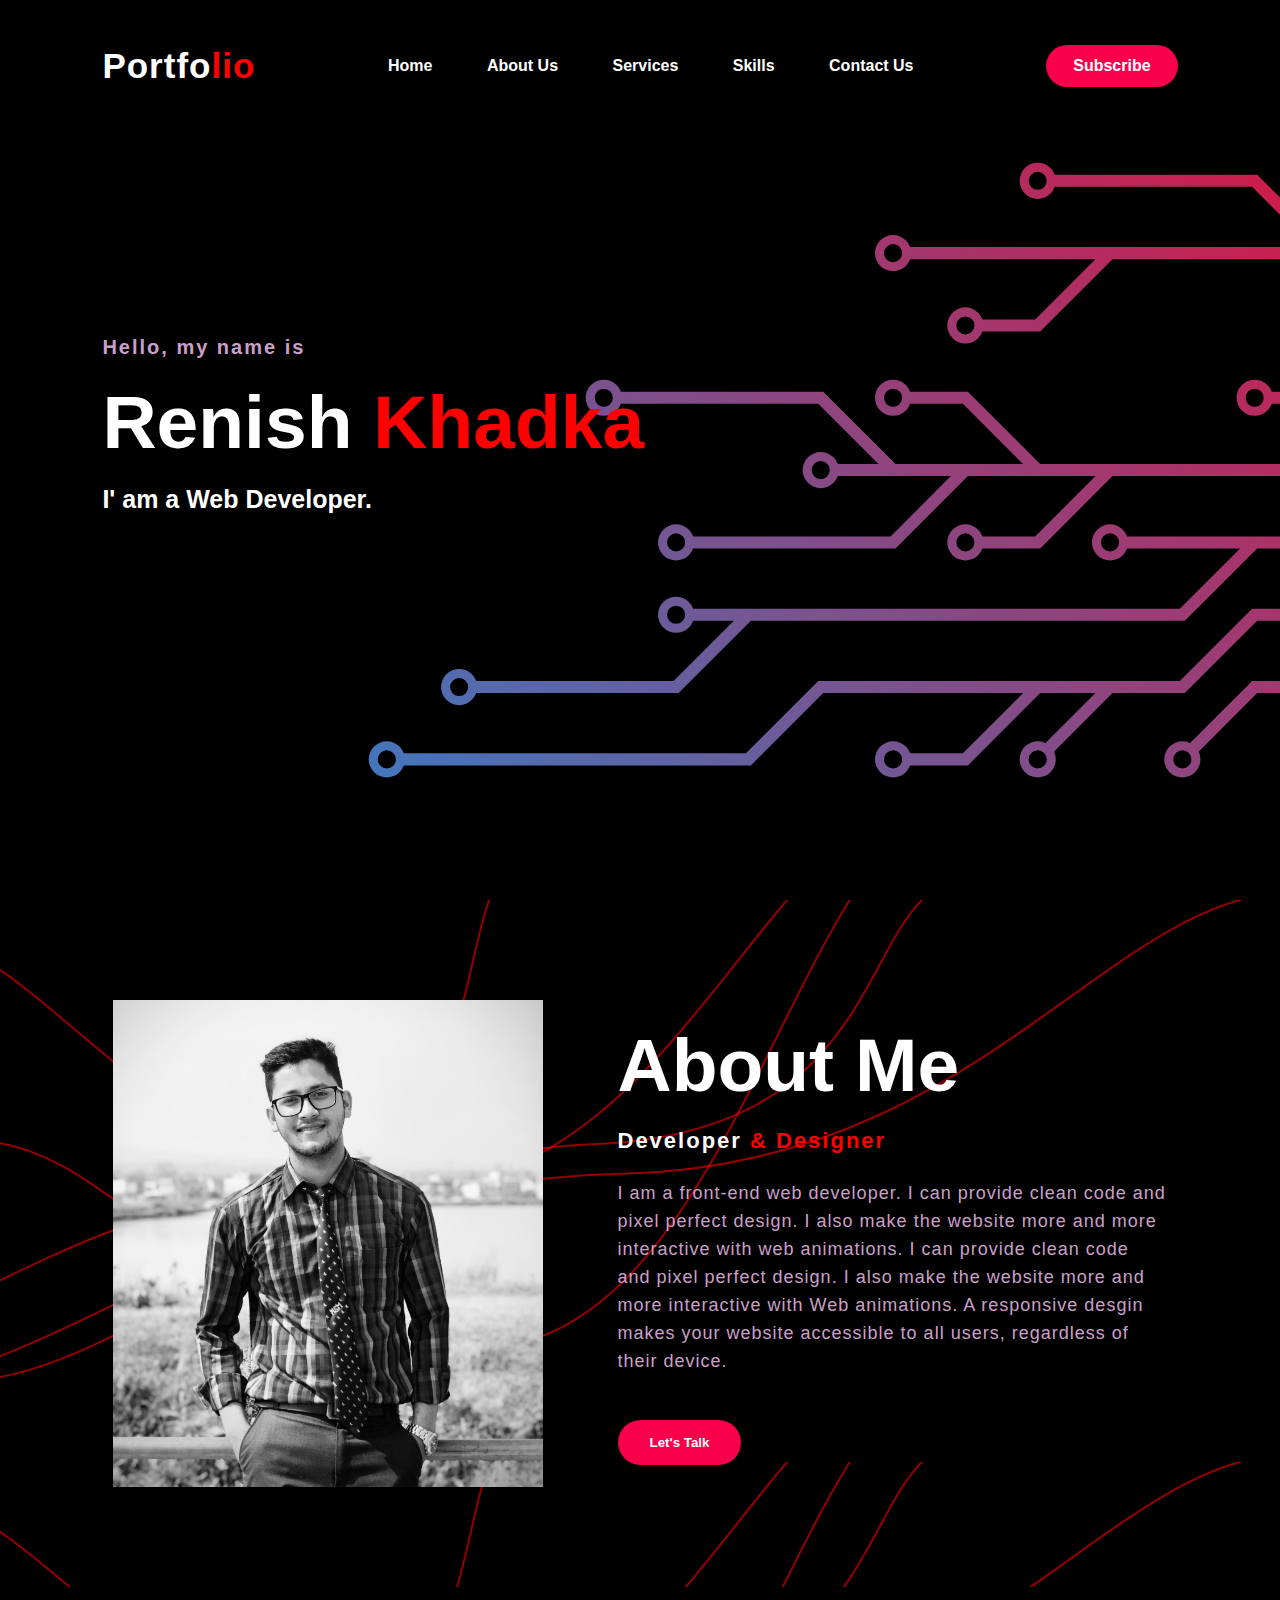
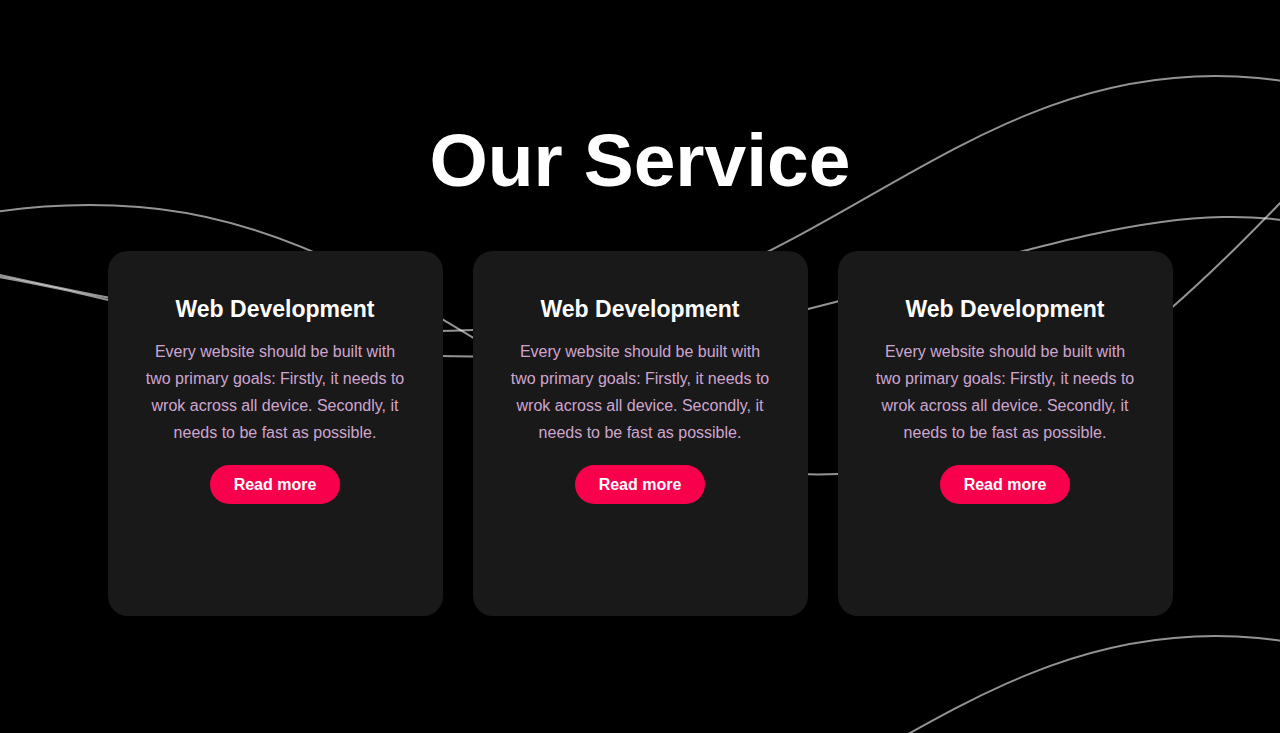
==== index.html @ b3310d49 "rename of html file" ====
<!DOCTYPE html>
<html lang="en">
<head>
    <title>Portfolio website</title>
    <link rel="stylesheet" type="text/css" href="pw.css">
    <link href="preconnect" href="https://fonts.gstatic.com">
    <link rel="stylesheet" href="https://cdnjs.cloudflare.com/ajax/libs/font-awesome/6.4.0/css/all.min.css" integrity="sha512-iecdLmaskl7CVkqkXNQ/ZH/XLlvWZOJyj7Yy7tcenmpD1ypASozpmT/E0iPtmFIB46ZmdtAc9eNBvH0H/ZpiBw==" crossorigin="anonymous" referrerpolicy="no-referrer" />
    
</head>
<body>
    <!---nav bar-->
    <div class ="cont">
        <nav>
            <h2 class ="logo">Portfo<span>lio</span></h2>
            <ul>
                <li> <a href="#"> Home </a> </li>
                <li> <a href="#">About Us </a> </li>
                <li> <a href="#"> Services </a> </li>
                <li> <a href="#"> Skills </a> </li>
                <li> <a href="#"> Contact Us </a> </li>
            </ul> 
            <a href="#" class="btn">Subscribe</a>
        </nav>
        <div class="content">
            <h4>Hello, my name is</h4>
            <h1>Renish <span>Khadka</span></h1>
            <h3>I' am a Web Developer.</h3>       
        </div>
    </div> 
    <!--About section start-->
    <section class="about">
        <div class="main">
            <img src="renish.jpg" >
            <div class="about-text">
                <h2>About Me</h2>
                <h5>Developer <span>& Designer</span></h5>
                <p>I am a front-end web developer. I can provide clean code and pixel perfect design. 
                   I also make the website more and more interactive with web animations. I can provide 
                   clean code and pixel perfect design. I also make the website more and more interactive with Web
                   animations. A responsive desgin makes your website accessible to all users, regardless of their 
                   device.
                </p>
                <button type="button">Let's Talk</button>
            </div>
        </div>
    </section>
    <!--service-->
    <div class="service">
        <div class="title">
            <h2>Our Service</h2>
        </div>
        <div class="box">
            <div class="card">
               <i class="fa-solid fa-bars"></i>
               <h5>Web Development</h5>
               <div class="pra">
                <p>Every website should be built with two primary goals: Firstly, it needs to wrok 
                    across all device. Secondly, it needs to be fast as possible.
                </p>
                <p style="text-align:center;">
                    <a class="button" href="#">Read more</a>
                </p>
               </div>
            </div>
            <div class="card">
                <i class="fa-solid fa-user"></i>
                <h5>Web Development</h5>
                <div class="pra">
                 <p>Every website should be built with two primary goals: Firstly, it needs to wrok 
                     across all device. Secondly, it needs to be fast as possible.
                 </p>
                 <p style="text-align:center;">
                     <a class="button" href="#">Read more</a>
                 </p>
                </div>
        </div>
        <div class="card">
            <i class="fa-solid fa-bars"></i>
            <h5>Web Development</h5>
            <div class="pra">
             <p>Every website should be built with two primary goals: Firstly, it needs to wrok 
                 across all device. Secondly, it needs to be fast as possible.
             </p>
             <p style="text-align:center;">
                 <a class="button" href="#">Read more</a>
             </p>
            </div>
    </div>
</body>
</html>
---- pw.css ----
*{
    padding: 0;
    margin: 0;
    font-family: 'Josefin Sans',sans-serif;
    box-sizing: border-box;
} 
.cont{
    height: 100vh;
    width: 100%;
    background-image: url("data:image/svg+xml,%3csvg xmlns='http://www.w3.org/2000/svg' version='1.1' xmlns:xlink='http://www.w3.org/1999/xlink' xmlns:svgjs='http://svgjs.dev/svgjs' width='1440' height='560' preserveAspectRatio='none' viewBox='0 0 1440 560'%3e%3cg mask='url(%26quot%3b%23SvgjsMask1183%26quot%3b)' fill='none'%3e%3crect width='1440' height='560' x='0' y='0' fill='rgba(0%2c 0%2c 0%2c 1)'%3e%3c/rect%3e%3cg mask='url(%26quot%3b%23SvgjsMask1185%26quot%3b)'%3e%3cpath d='M922.5 292.5L877.5 337.5L832.5 337.5L787.5 337.5L742.5 337.5M1012.5 292.5L967.5 337.5L922.5 337.5M877.5 292.5L832.5 247.5L787.5 247.5L742.5 247.5L697.5 247.5M967.5 292.5L922.5 247.5L877.5 247.5M1507.5 292.5L1462.5 292.5L1417.5 292.5L1372.5 292.5L1327.5 292.5L1282.5 292.5L1237.5 292.5L1192.5 292.5L1147.5 292.5L1102.5 292.5L1057.5 292.5L1012.5 292.5L967.5 292.5L922.5 292.5L877.5 292.5L832.5 292.5' stroke='url(%26quot%3b%23SvgjsLinearGradient1184%26quot%3b)' stroke-width='7.5'%3e%3c/path%3e%3cpath d='M821.25 292.5 a11.25 11.25 0 1 0 22.5 0 a11.25 11.25 0 1 0 -22.5 0zM731.25 337.5 a11.25 11.25 0 1 0 22.5 0 a11.25 11.25 0 1 0 -22.5 0zM911.25 337.5 a11.25 11.25 0 1 0 22.5 0 a11.25 11.25 0 1 0 -22.5 0zM686.25 247.5 a11.25 11.25 0 1 0 22.5 0 a11.25 11.25 0 1 0 -22.5 0zM866.25 247.5 a11.25 11.25 0 1 0 22.5 0 a11.25 11.25 0 1 0 -22.5 0z' fill='url(%26quot%3b%23SvgjsLinearGradient1184%26quot%3b)'%3e%3c/path%3e%3cpath d='M1462.5 247.5L1417.5 202.5L1372.5 202.5L1327.5 202.5L1282.5 202.5M1192.5 247.5L1147.5 202.5M1507.5 247.5L1462.5 247.5L1417.5 247.5L1372.5 247.5L1327.5 247.5L1282.5 247.5L1237.5 247.5L1192.5 247.5L1147.5 247.5L1102.5 247.5' stroke='url(%26quot%3b%23SvgjsLinearGradient1184%26quot%3b)' stroke-width='7.5'%3e%3c/path%3e%3cpath d='M1091.25 247.5 a11.25 11.25 0 1 0 22.5 0 a11.25 11.25 0 1 0 -22.5 0zM1271.25 202.5 a11.25 11.25 0 1 0 22.5 0 a11.25 11.25 0 1 0 -22.5 0zM1136.25 202.5 a11.25 11.25 0 1 0 22.5 0 a11.25 11.25 0 1 0 -22.5 0z' fill='url(%26quot%3b%23SvgjsLinearGradient1184%26quot%3b)'%3e%3c/path%3e%3cpath d='M1102.5 337.5L1057.5 337.5L1012.5 337.5M787.5 382.5L742.5 427.5L697.5 427.5L652.5 427.5L607.5 427.5M1507.5 337.5L1462.5 337.5L1417.5 337.5L1372.5 337.5L1327.5 337.5L1282.5 337.5L1237.5 337.5L1192.5 337.5L1147.5 337.5L1102.5 337.5L1057.5 382.5L1012.5 382.5L967.5 382.5L922.5 382.5L877.5 382.5L832.5 382.5L787.5 382.5L742.5 382.5' stroke='url(%26quot%3b%23SvgjsLinearGradient1184%26quot%3b)' stroke-width='7.5'%3e%3c/path%3e%3cpath d='M731.25 382.5 a11.25 11.25 0 1 0 22.5 0 a11.25 11.25 0 1 0 -22.5 0zM1001.25 337.5 a11.25 11.25 0 1 0 22.5 0 a11.25 11.25 0 1 0 -22.5 0zM596.25 427.5 a11.25 11.25 0 1 0 22.5 0 a11.25 11.25 0 1 0 -22.5 0z' fill='url(%26quot%3b%23SvgjsLinearGradient1184%26quot%3b)'%3e%3c/path%3e%3cpath d='M1147.5 157.5L1102.5 112.5L1057.5 112.5L1012.5 112.5L967.5 112.5M1012.5 157.5L967.5 202.5L922.5 202.5M1417.5 157.5L1372.5 112.5L1327.5 112.5M1507.5 202.5L1462.5 157.5L1417.5 157.5L1372.5 157.5L1327.5 157.5L1282.5 157.5L1237.5 157.5L1192.5 157.5L1147.5 157.5L1102.5 157.5L1057.5 157.5L1012.5 157.5L967.5 157.5L922.5 157.5L877.5 157.5' stroke='url(%26quot%3b%23SvgjsLinearGradient1184%26quot%3b)' stroke-width='7.5'%3e%3c/path%3e%3cpath d='M866.25 157.5 a11.25 11.25 0 1 0 22.5 0 a11.25 11.25 0 1 0 -22.5 0zM956.25 112.5 a11.25 11.25 0 1 0 22.5 0 a11.25 11.25 0 1 0 -22.5 0zM911.25 202.5 a11.25 11.25 0 1 0 22.5 0 a11.25 11.25 0 1 0 -22.5 0zM1316.25 112.5 a11.25 11.25 0 1 0 22.5 0 a11.25 11.25 0 1 0 -22.5 0z' fill='url(%26quot%3b%23SvgjsLinearGradient1184%26quot%3b)'%3e%3c/path%3e%3cpath d='M1237.5 382.5L1192.5 427.5L1147.5 427.5L1102.5 427.5L1057.5 472.5M1462.5 382.5L1417.5 427.5L1372.5 427.5L1327.5 427.5M967.5 427.5L922.5 472.5L877.5 472.5M1012.5 427.5L967.5 472.5M1282.5 382.5L1237.5 427.5L1192.5 472.5M1507.5 382.5L1462.5 382.5L1417.5 382.5L1372.5 382.5L1327.5 382.5L1282.5 382.5L1237.5 382.5L1192.5 382.5L1147.5 382.5L1102.5 382.5L1057.5 427.5L1012.5 427.5L967.5 427.5L922.5 427.5L877.5 427.5L832.5 427.5L787.5 472.5L742.5 472.5L697.5 472.5L652.5 472.5L607.5 472.5L562.5 472.5' stroke='url(%26quot%3b%23SvgjsLinearGradient1184%26quot%3b)' stroke-width='7.5'%3e%3c/path%3e%3cpath d='M551.25 472.5 a11.25 11.25 0 1 0 22.5 0 a11.25 11.25 0 1 0 -22.5 0zM1046.25 472.5 a11.25 11.25 0 1 0 22.5 0 a11.25 11.25 0 1 0 -22.5 0zM1316.25 427.5 a11.25 11.25 0 1 0 22.5 0 a11.25 11.25 0 1 0 -22.5 0zM866.25 472.5 a11.25 11.25 0 1 0 22.5 0 a11.25 11.25 0 1 0 -22.5 0zM956.25 472.5 a11.25 11.25 0 1 0 22.5 0 a11.25 11.25 0 1 0 -22.5 0zM1181.25 472.5 a11.25 11.25 0 1 0 22.5 0 a11.25 11.25 0 1 0 -22.5 0z' fill='url(%26quot%3b%23SvgjsLinearGradient1184%26quot%3b)'%3e%3c/path%3e%3c/g%3e%3c/g%3e%3cdefs%3e%3cmask id='SvgjsMask1183'%3e%3crect width='1440' height='560' fill='white'%3e%3c/rect%3e%3c/mask%3e%3clinearGradient x1='381.9744' y1='725.9839999999999' x2='1274.0256' y2='-165.984' gradientUnits='userSpaceOnUse' id='SvgjsLinearGradient1184'%3e%3cstop stop-color='rgba(58%2c 124%2c 195%2c 1)' offset='0.2'%3e%3c/stop%3e%3cstop stop-color='rgba(248%2c 0%2c 41%2c 1)' offset='0.92'%3e%3c/stop%3e%3c/linearGradient%3e%3cmask id='SvgjsMask1185'%3e%3crect width='1440' height='560' fill='white'%3e%3c/rect%3e%3cpath d='M826.87 292.5 a5.63 5.63 0 1 0 11.26 0 a5.63 5.63 0 1 0 -11.26 0zM736.87 337.5 a5.63 5.63 0 1 0 11.26 0 a5.63 5.63 0 1 0 -11.26 0zM916.87 337.5 a5.63 5.63 0 1 0 11.26 0 a5.63 5.63 0 1 0 -11.26 0zM691.87 247.5 a5.63 5.63 0 1 0 11.26 0 a5.63 5.63 0 1 0 -11.26 0zM871.87 247.5 a5.63 5.63 0 1 0 11.26 0 a5.63 5.63 0 1 0 -11.26 0z' fill='black'%3e%3c/path%3e%3cpath d='M1096.87 247.5 a5.63 5.63 0 1 0 11.26 0 a5.63 5.63 0 1 0 -11.26 0zM1276.87 202.5 a5.63 5.63 0 1 0 11.26 0 a5.63 5.63 0 1 0 -11.26 0zM1141.87 202.5 a5.63 5.63 0 1 0 11.26 0 a5.63 5.63 0 1 0 -11.26 0z' fill='black'%3e%3c/path%3e%3cpath d='M736.87 382.5 a5.63 5.63 0 1 0 11.26 0 a5.63 5.63 0 1 0 -11.26 0zM1006.87 337.5 a5.63 5.63 0 1 0 11.26 0 a5.63 5.63 0 1 0 -11.26 0zM601.87 427.5 a5.63 5.63 0 1 0 11.26 0 a5.63 5.63 0 1 0 -11.26 0z' fill='black'%3e%3c/path%3e%3cpath d='M871.87 157.5 a5.63 5.63 0 1 0 11.26 0 a5.63 5.63 0 1 0 -11.26 0zM961.87 112.5 a5.63 5.63 0 1 0 11.26 0 a5.63 5.63 0 1 0 -11.26 0zM916.87 202.5 a5.63 5.63 0 1 0 11.26 0 a5.63 5.63 0 1 0 -11.26 0zM1321.87 112.5 a5.63 5.63 0 1 0 11.26 0 a5.63 5.63 0 1 0 -11.26 0z' fill='black'%3e%3c/path%3e%3cpath d='M556.87 472.5 a5.63 5.63 0 1 0 11.26 0 a5.63 5.63 0 1 0 -11.26 0zM1051.87 472.5 a5.63 5.63 0 1 0 11.26 0 a5.63 5.63 0 1 0 -11.26 0zM1321.87 427.5 a5.63 5.63 0 1 0 11.26 0 a5.63 5.63 0 1 0 -11.26 0zM871.87 472.5 a5.63 5.63 0 1 0 11.26 0 a5.63 5.63 0 1 0 -11.26 0zM961.87 472.5 a5.63 5.63 0 1 0 11.26 0 a5.63 5.63 0 1 0 -11.26 0zM1186.87 472.5 a5.63 5.63 0 1 0 11.26 0 a5.63 5.63 0 1 0 -11.26 0z' fill='black'%3e%3c/path%3e%3c/mask%3e%3c/defs%3e%3c/svg%3e");
    background-size: cover;
    background-position: center;
}
nav{
    display: flex;
    align-items: center;
    justify-content: space-between;
    padding-top: 45px;
    padding-left: 8%;
    padding-right: 8%;
}
.logo{
    color: white;
    font-size:35px;
    letter-spacing: 1px;

}
span{
    color: red;
}
nav ul li{
    list-style-type:none ;
    display: inline-block;
    padding: 10px 25px;
}  
nav ul li a{
    color:white;
    text-decoration: none;
    font-weight: bold;
    text-transform: capitalize;
}
nav ul li a:hover{
    color:#f9004d;
    transform: .4s;

}
.btn{
    background-color: #f9004d;
    color:white;
    text-decoration: none;
    border: 2px solid transparent;
    font-weight: bold;
    padding: 10px 25px;
    border-radius: 30px;
    transition:transform.4s;
}
.btn:hover{
    transform: scale(1.2);
}
.content{
    position: absolute;
    top: 50%;
    left:8%;
    transform: translateY(-50%);
}
h1{
    color: white;
    margin: 20px 0px 20px;
    font-size:75px; 
}
h3{
    color:white;
    font-size: 25px;
    margin-bottom:50px;
}
h4{
    color: #fcfc;
    letter-spacing: 2px;
    font-size: 20px;
}
.about{
    width: 100%;
    padding: 100px 0px;
    background-color:black;
    background-image: url("data:image/svg+xml,%3csvg xmlns='http://www.w3.org/2000/svg' version='1.1' xmlns:xlink='http://www.w3.org/1999/xlink' xmlns:svgjs='http://svgjs.dev/svgjs' width='1455' height='562' preserveAspectRatio='none' viewBox='0 0 1455 562'%3e%3cg mask='url(%26quot%3b%23SvgjsMask1310%26quot%3b)' fill='none'%3e%3crect width='1455' height='562' x='0' y='0' fill='url(%26quot%3b%23SvgjsLinearGradient1311%26quot%3b)'%3e%3c/rect%3e%3cpath d='M536.01-62.36C436.97-20.73 512.68 262.88 286.2 287.3 59.71 311.72-81.62 453.65-213.43 455.9' stroke='rgba(255%2c 0%2c 0%2c 0.58)' stroke-width='2'%3e%3c/path%3e%3cpath d='M966.59-111.95C787.89-58.44 736.28 444.24 475.25 449.57 214.21 454.9 117.22 245.85-16.1 241.63' stroke='rgba(255%2c 0%2c 0%2c 0.58)' stroke-width='2'%3e%3c/path%3e%3cpath d='M923.12-96.72C764.47-76.21 669.03 286.86 411.13 287.09 153.23 287.32 42.35 35.76-100.86 28.57' stroke='rgba(255%2c 0%2c 0%2c 0.58)' stroke-width='2'%3e%3c/path%3e%3cpath d='M1288.15-7.91C1107.46-2.19 976.88 266.16 622.19 273.84 267.5 281.52 130.63 479.38-43.77 481.78' stroke='rgba(255%2c 0%2c 0%2c 0.58)' stroke-width='2'%3e%3c/path%3e%3cpath d='M966.35-22.34C852.88-9.03 901.47 231.91 595.05 244.09 288.63 256.27 48.1 488.15-147.54 491.37' stroke='rgba(255%2c 0%2c 0%2c 0.58)' stroke-width='2'%3e%3c/path%3e%3c/g%3e%3cdefs%3e%3cmask id='SvgjsMask1310'%3e%3crect width='1455' height='562' fill='white'%3e%3c/rect%3e%3c/mask%3e%3clinearGradient x1='84.66%25' y1='-39.72%25' x2='15.34%25' y2='139.72%25' gradientUnits='userSpaceOnUse' id='SvgjsLinearGradient1311'%3e%3cstop stop-color='%230e2a47' offset='0'%3e%3c/stop%3e%3cstop stop-color='rgba(0%2c 0%2c 0%2c 1)' offset='0'%3e%3c/stop%3e%3c/linearGradient%3e%3c/defs%3e%3c/svg%3e");
}
.about img{
    height: auto;
    width: 430px;
}
.about-text{
    width: 550px;
}
.main{
    width: 1130px;
    max-width: 95%;
    margin: 0 auto;
    display: flex;
    align-items: center;
    justify-content: space-around;
}
.about-text h2{
    color: white;
    font-size: 75px;
    text-transform: capitalize;
    margin-bottom: 20px;
}
.about-text h5{
    color: white;
    letter-spacing: 2px;
    font-size: 22px;
    margin-bottom: 25px;
    text-transform: capitalize;
}
.about-text p{
    color: #fcfc;
    letter-spacing: 1px;
    line-height: 28px;
    font-size: 18px;
    margin-bottom: 45px;
}
button{
    background-color: #f9004d;
    color:white;
    text-decoration: none;
    border: 2px solid transparent;
    font-weight: bold;
    padding: 13px 30px;
    border-radius: 30px;
    transition: .4s;
}
button:hover{
    background-color: transparent;
    border:2px solid #f9004d;
    cursor:pointer;
}
.service{
    background-color: black;
    width: 100%;
    padding: 100px 0px;
    background-image: url("data:image/svg+xml,%3csvg xmlns='http://www.w3.org/2000/svg' version='1.1' xmlns:xlink='http://www.w3.org/1999/xlink' xmlns:svgjs='http://svgjs.dev/svgjs' width='1440' height='560' preserveAspectRatio='none' viewBox='0 0 1440 560'%3e%3cg mask='url(%26quot%3b%23SvgjsMask1165%26quot%3b)' fill='none'%3e%3crect width='1440' height='560' x='0' y='0' fill='rgba(0%2c 0%2c 0%2c 1)'%3e%3c/rect%3e%3cpath d='M -1300.8534725817567%2c252 C -1156.85%2c276.4 -868.85%2c380.4 -580.8534725817566%2c374 C -292.85%2c367.6 -148.85%2c197.8 139.1465274182434%2c220 C 427.15%2c242.2 598.98%2c517.2 859.1465274182434%2c485 C 1119.32%2c452.8 1323.83%2c144.2 1440%2c59' stroke='rgba(251%2c 253%2c 255%2c 0.58)' stroke-width='2'%3e%3c/path%3e%3cpath d='M -937.466605091707%2c416 C -793.47%2c387.6 -505.47%2c283.4 -217.46660509170704%2c274 C 70.53%2c264.6 214.53%2c377.8 502.53339490829296%2c369 C 790.53%2c360.2 1035.04%2c233.6 1222.5333949082928%2c230 C 1410.03%2c226.4 1396.51%2c326.8 1440%2c351' stroke='rgba(251%2c 253%2c 255%2c 0.58)' stroke-width='2'%3e%3c/path%3e%3cpath d='M -181.64516657900174%2c252 C -37.65%2c269.2 250.35%2c370.2 538.3548334209983%2c338 C 826.35%2c305.8 970.35%2c64.4 1258.3548334209981%2c91 C 1546.35%2c117.6 1942.03%2c435 1978.3548334209981%2c471 C 2014.68%2c507 1547.67%2c311 1440%2c271' stroke='rgba(251%2c 253%2c 255%2c 0.58)' stroke-width='2'%3e%3c/path%3e%3c/g%3e%3cdefs%3e%3cmask id='SvgjsMask1165'%3e%3crect width='1440' height='560' fill='white'%3e%3c/rect%3e%3c/mask%3e%3c/defs%3e%3c/svg%3e");

}
.title h2{
    color: white;
    font-size: 75px;
    width:1130px;
    margin: 30px auto;
    text-align: center;
}
.box{
    display: flex;
    justify-content: center;
    align-items: center;
    min-height:400px;
}
.card{
    height: 365px;
    width: 335px;
    padding: 20px 35px;
    background:#191919;
    border-radius: 20px;
    margin:15px;
    position: relative;
    overflow: hidden;
    text-align: center;
}
.card i{
    font-size: 50px;
    display: block;
    text-align: center;
    margin: 25px 0px;
    color: #f9004d;

}
h5{
    color: white;
    font-size: 23px;
    margin-bottom: 15px;
}
.pra p{
    color: #fcfc;
    font-size: 16px;
    line-height: 27px;
    margin-bottom: 25px;

}
.card .button{
    background-color: #f9004d;
    color: white;
    text-decoration: none;
    border: 2px solid transparent;
    font-weight: bold;
    padding: 9px 22px;
    border-radius: 30px;
    transition: .4s;
}
.card .button:hover{
    background-color: transparent;
    border:2px solid #f9004d;
    cursor:pointer;
}
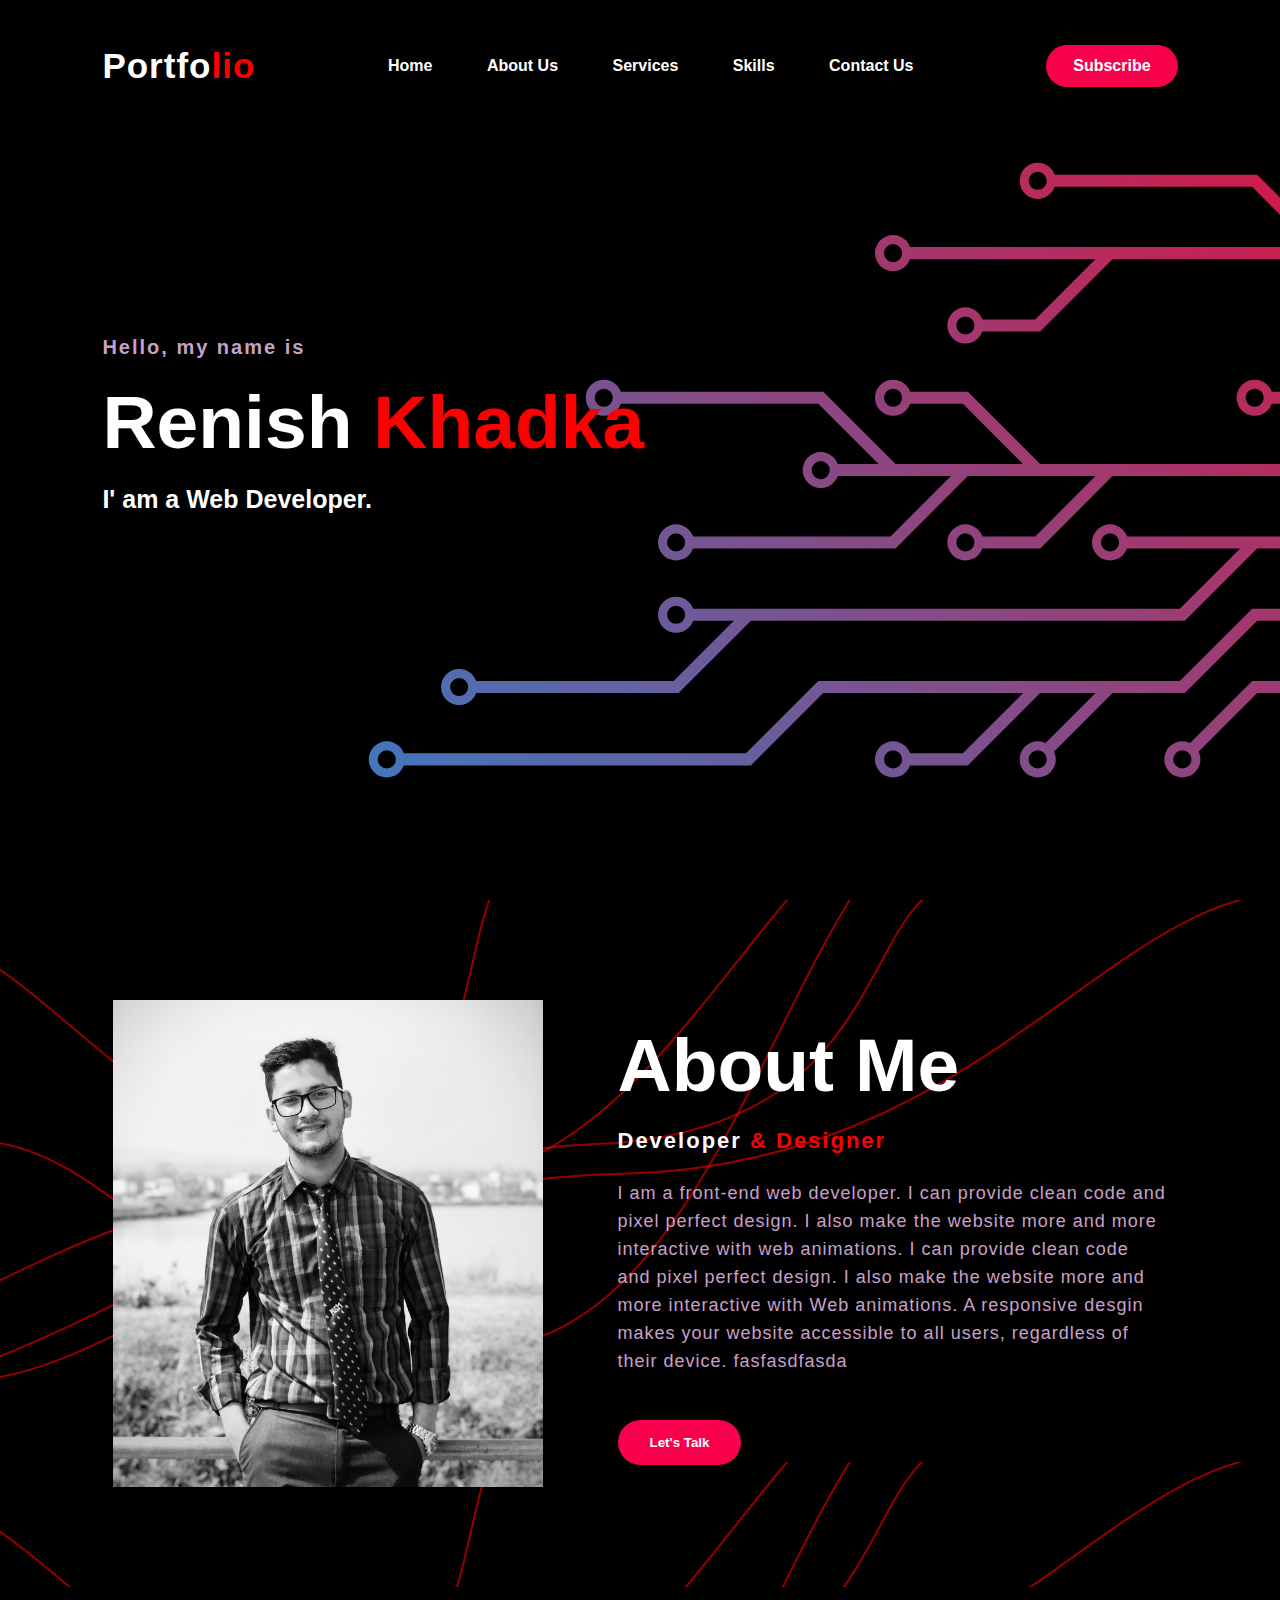
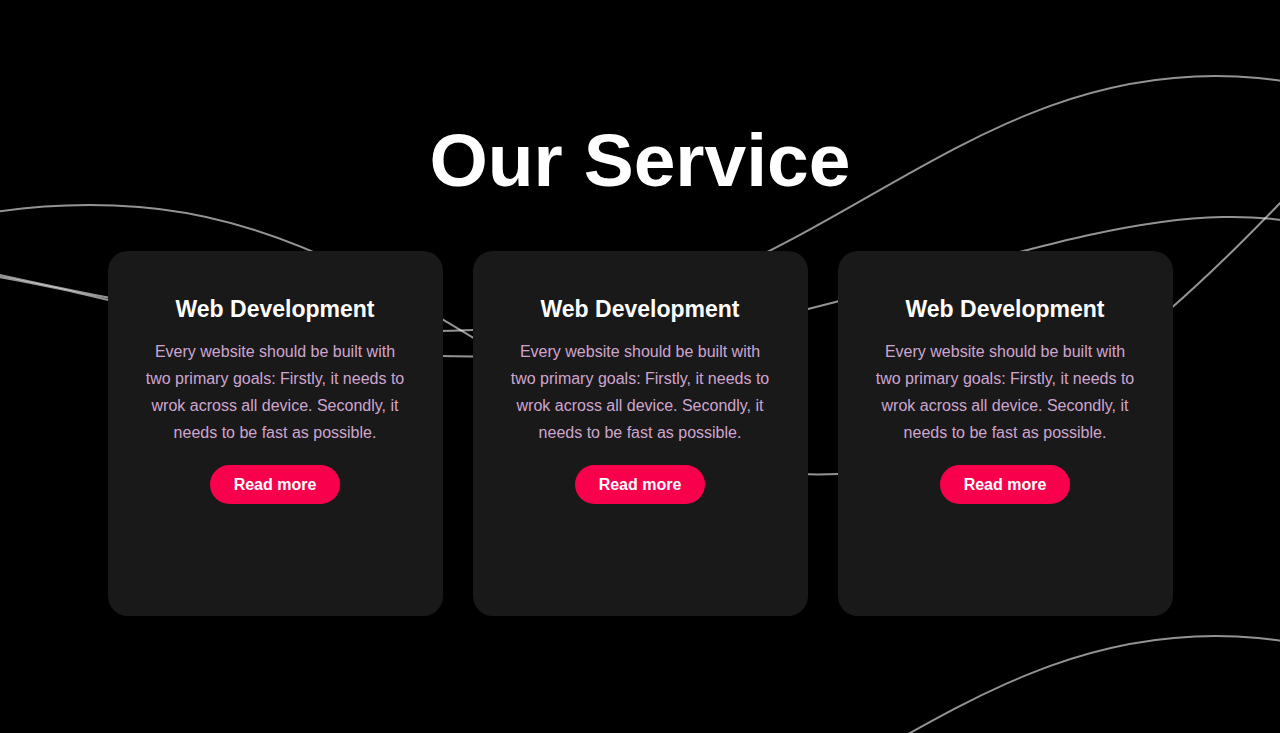
==== commit 78d5b35c: "changes in html and css for check" ====
--- a/index.html
+++ b/index.html
@@ -38,12 +38,13 @@
                    I also make the website more and more interactive with web animations. I can provide 
                    clean code and pixel perfect design. I also make the website more and more interactive with Web
                    animations. A responsive desgin makes your website accessible to all users, regardless of their 
-                   device.
+                   device. fasfasdfasda
                 </p>
                 <button type="button">Let's Talk</button>
             </div>
         </div>
     </section>
+
     <!--service-->
     <div class="service">
         <div class="title">
--- a/pw.css
+++ b/pw.css
@@ -26,7 +26,7 @@
 
 }
 span{
-    color: red;
+    color: rgb(253, 0, 0);
 }
 nav ul li{
     list-style-type:none ;
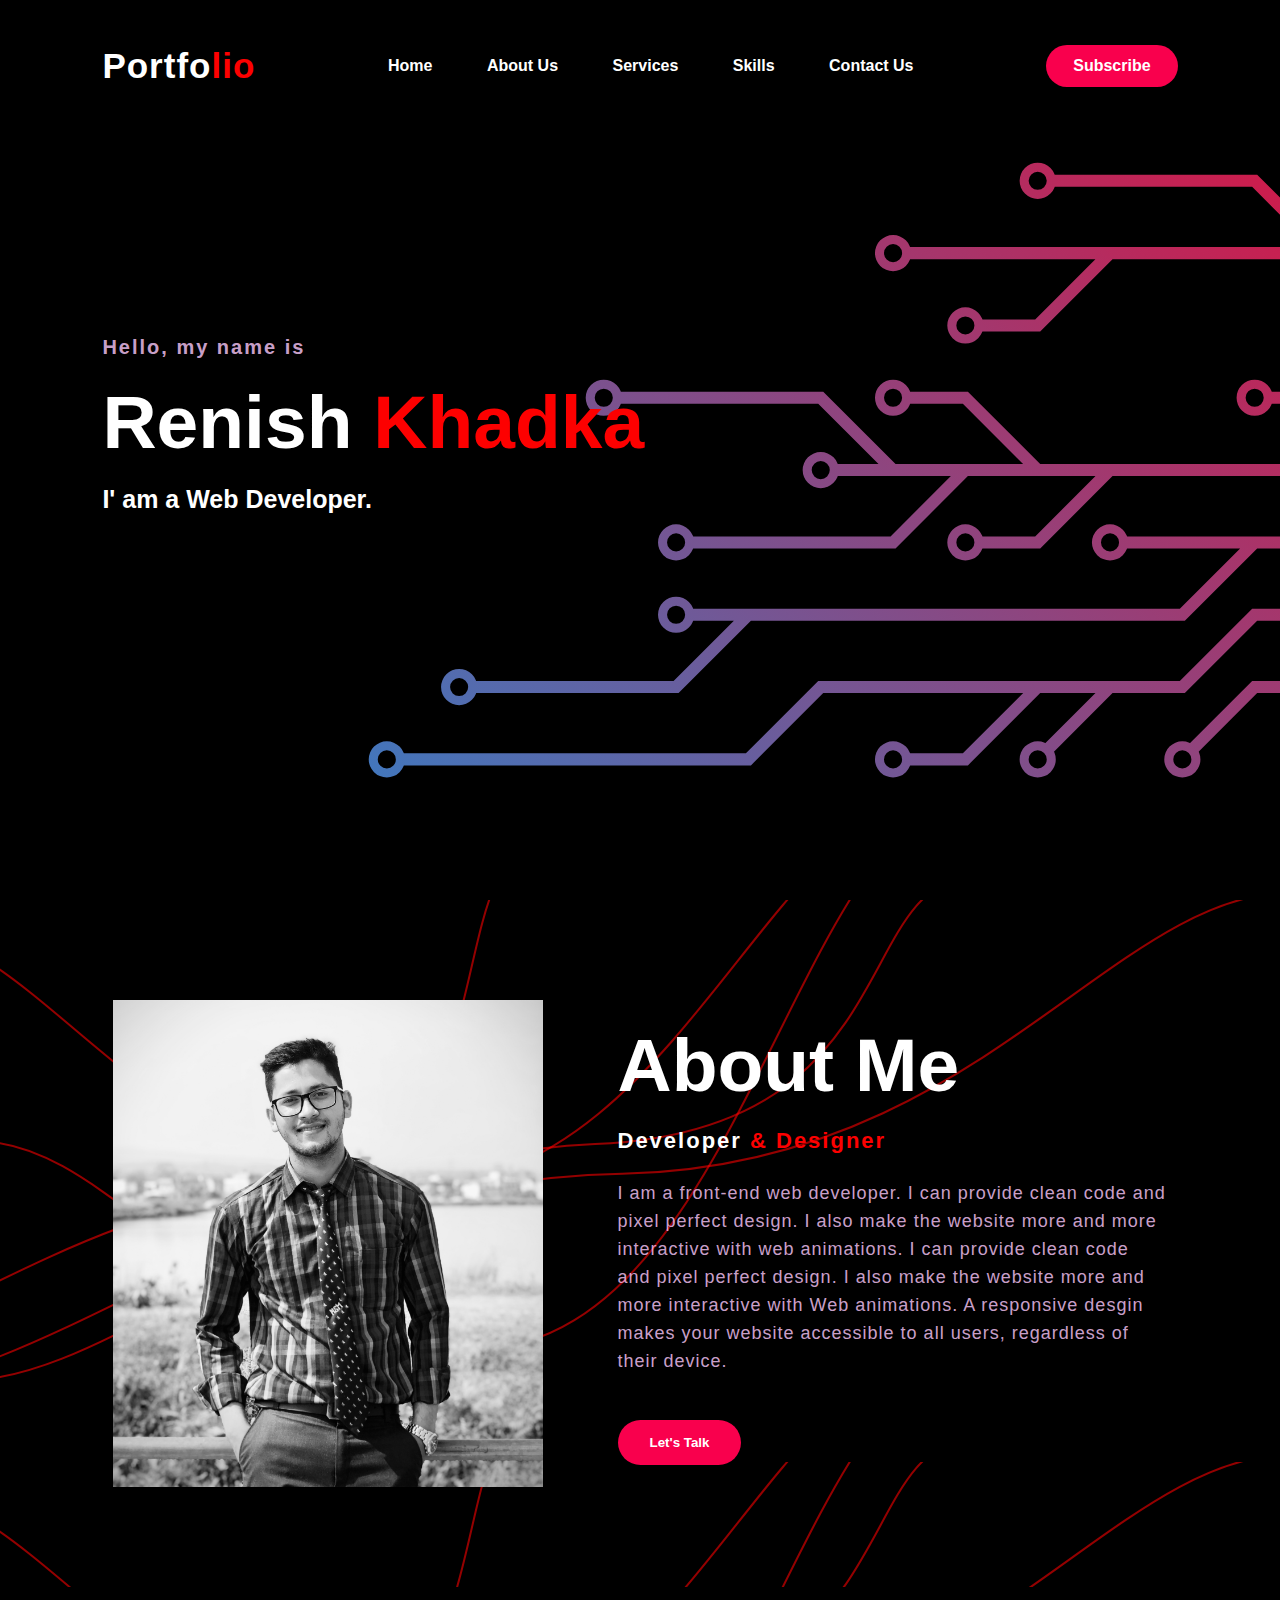
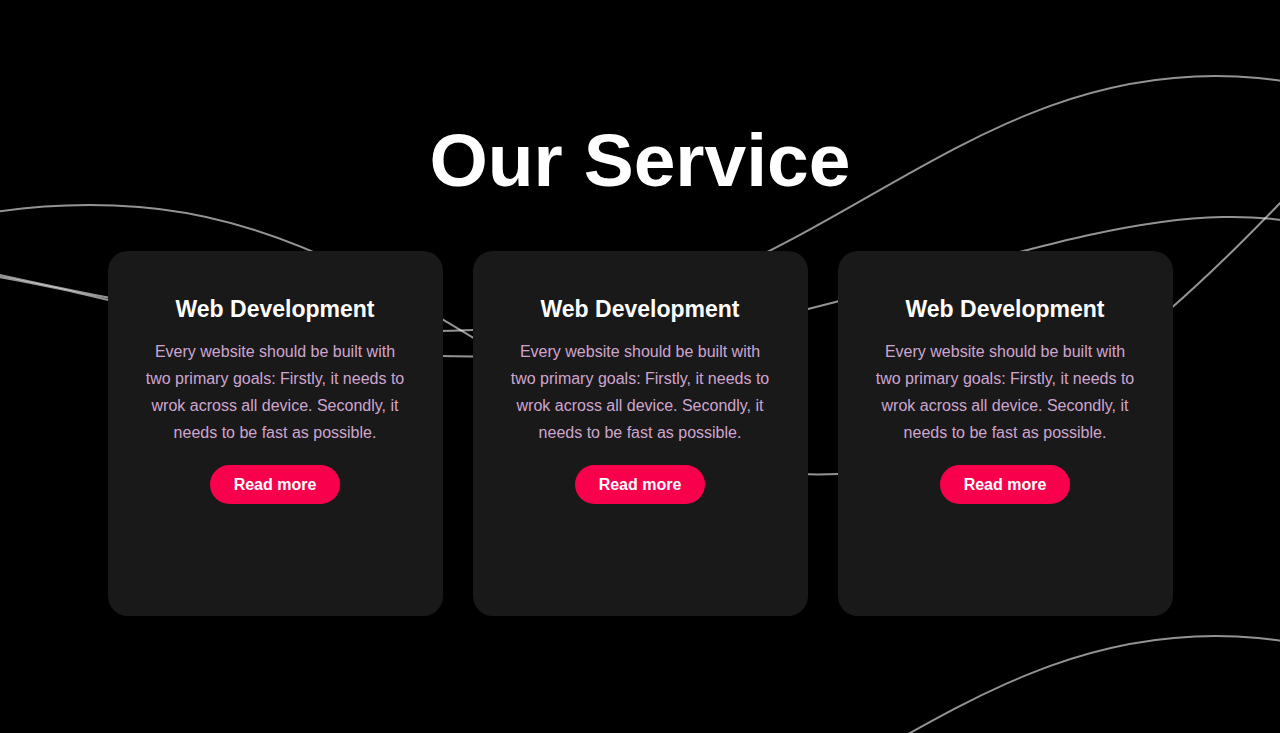
==== commit ee41e3f5: "making sample chnages" ====
--- a/index.html
+++ b/index.html
@@ -38,7 +38,7 @@
                    I also make the website more and more interactive with web animations. I can provide 
                    clean code and pixel perfect design. I also make the website more and more interactive with Web
                    animations. A responsive desgin makes your website accessible to all users, regardless of their 
-                   device. fasfasdfasda
+                   device.
                 </p>
                 <button type="button">Let's Talk</button>
             </div>
@@ -88,4 +88,4 @@
             </div>
     </div>
 </body>
-</html>+</html>
